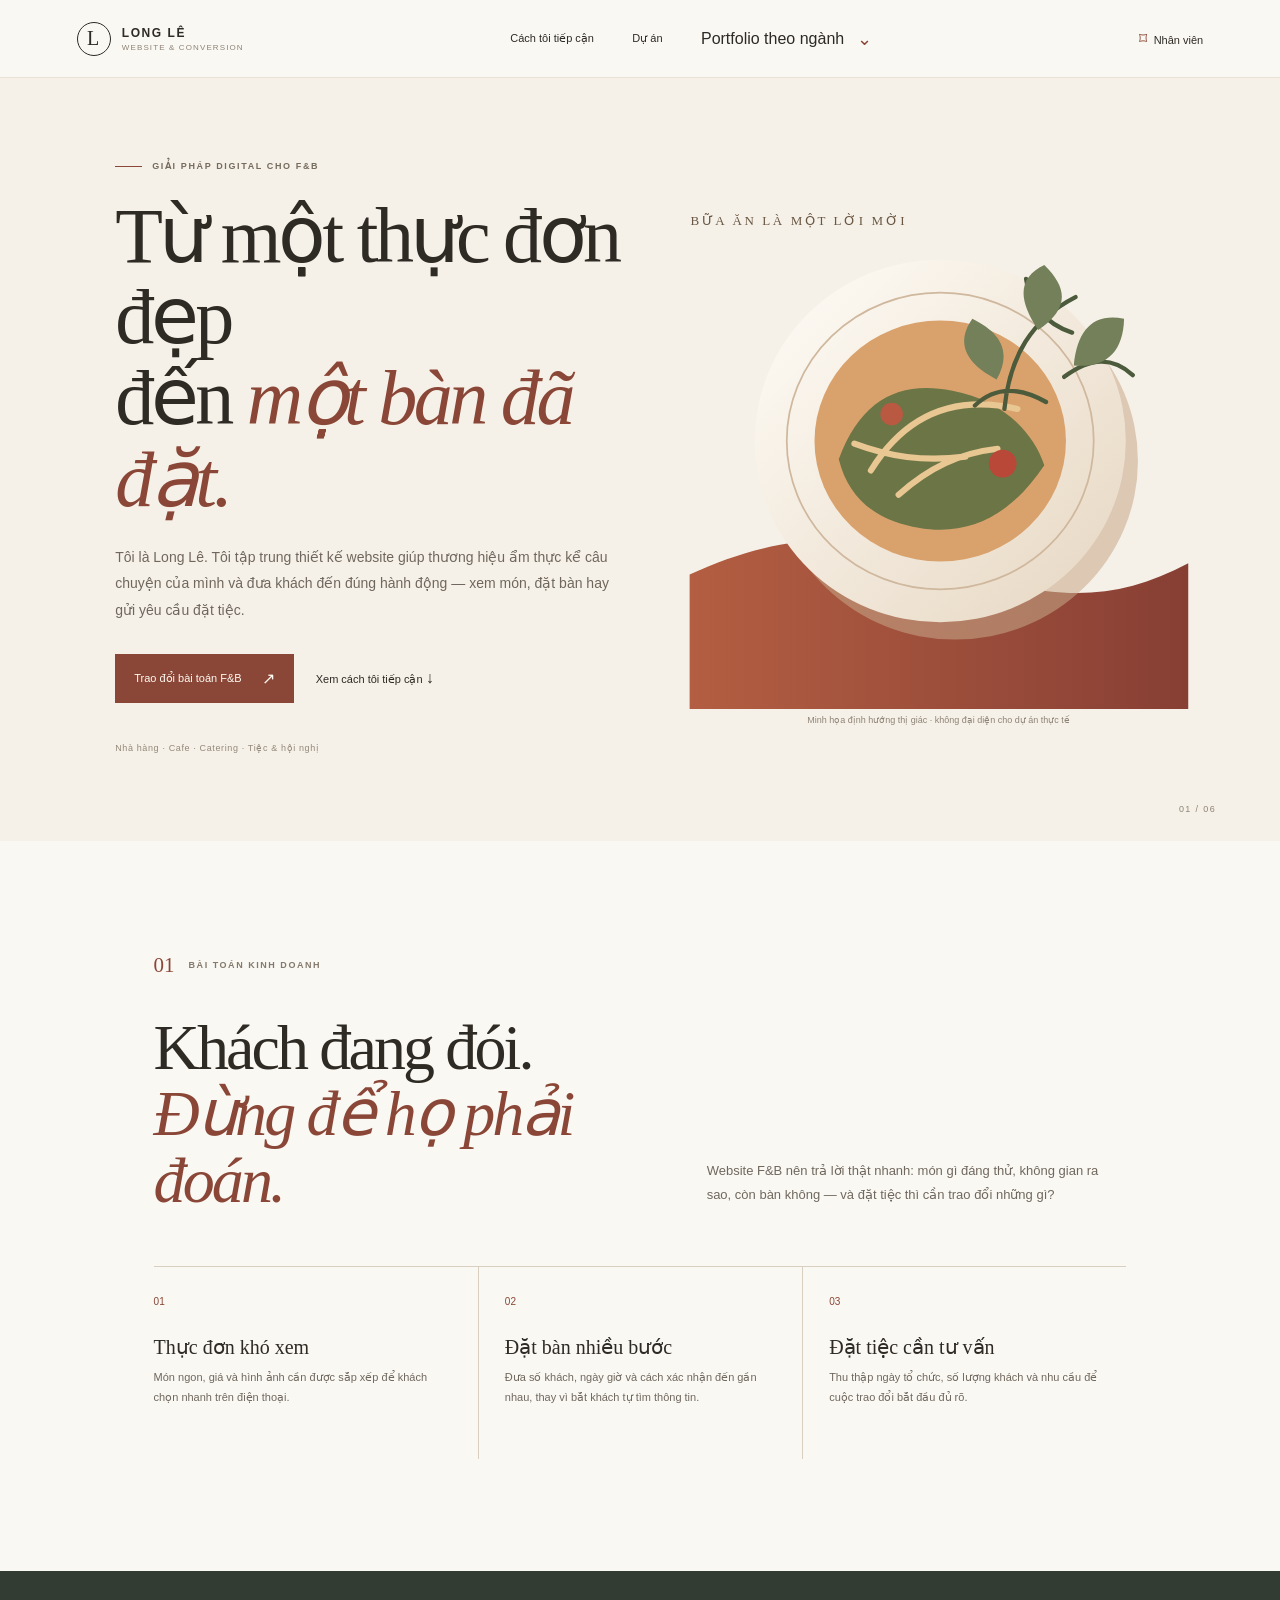
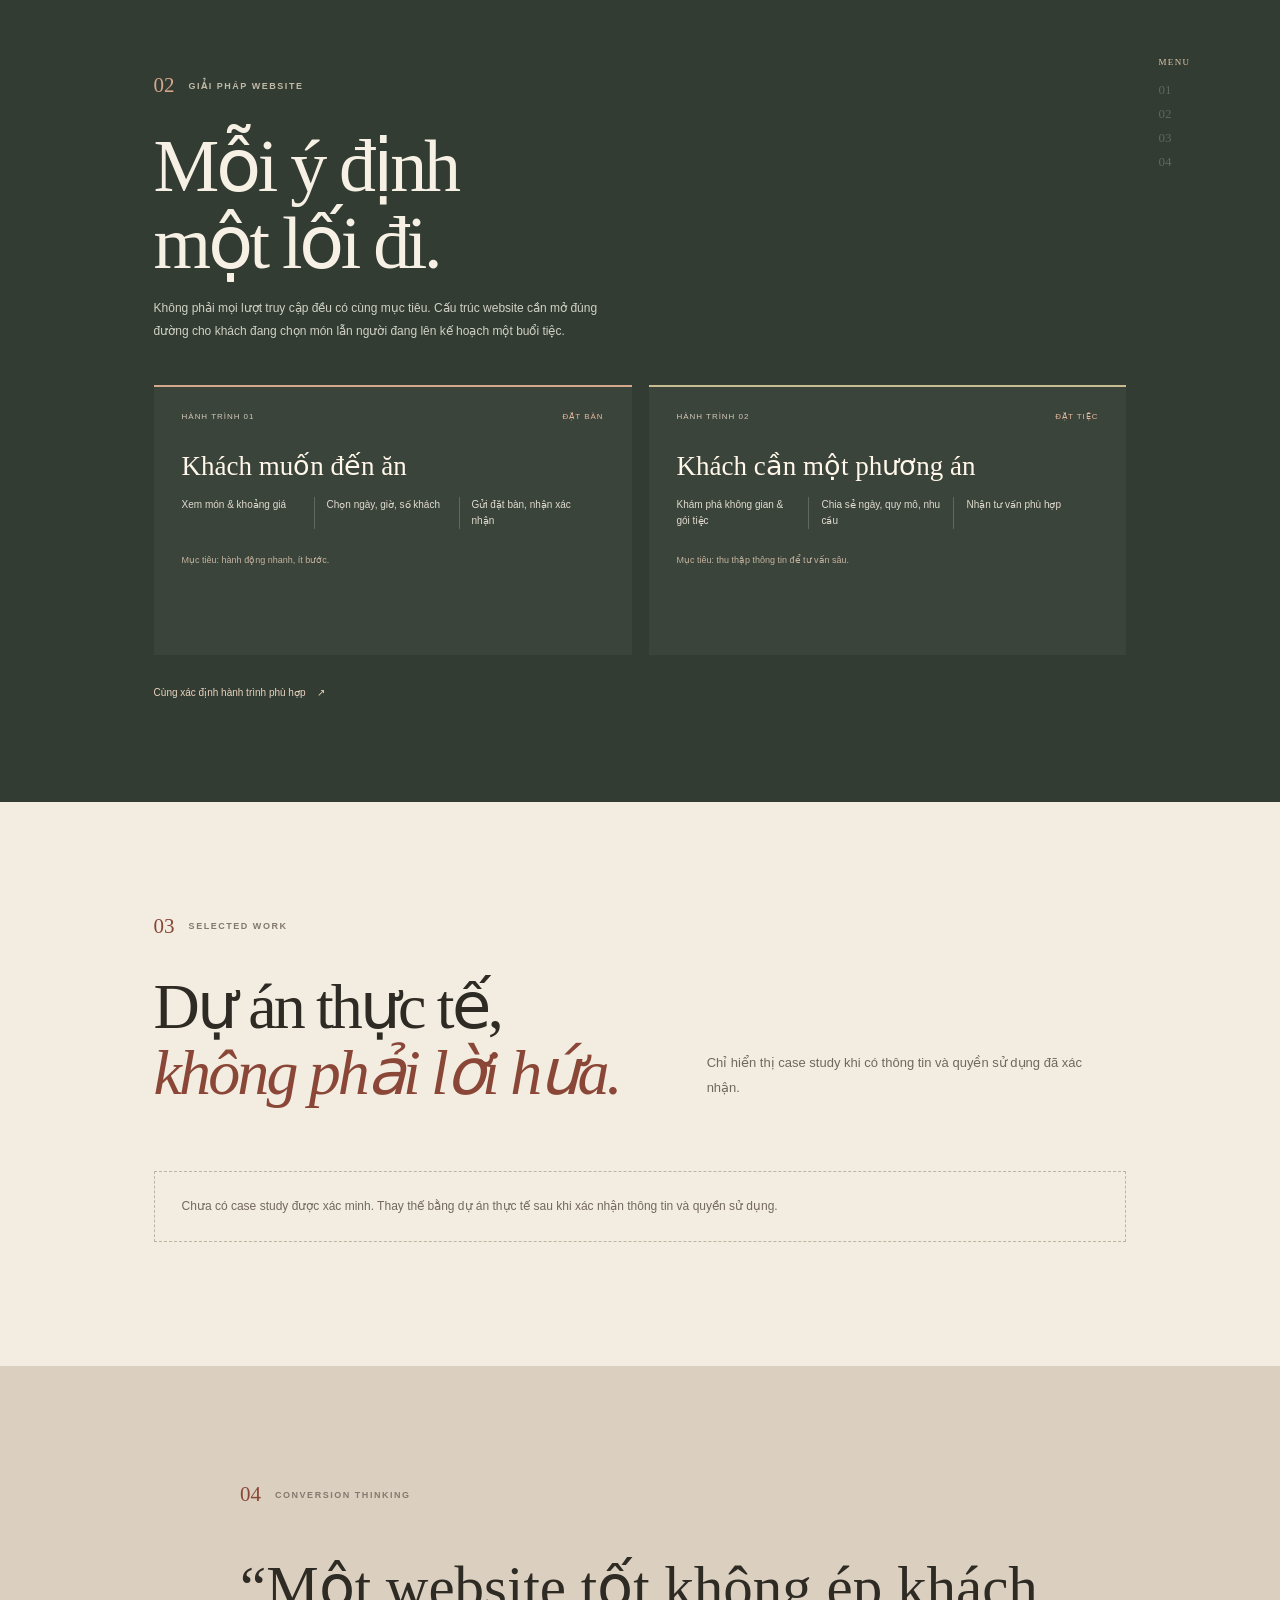
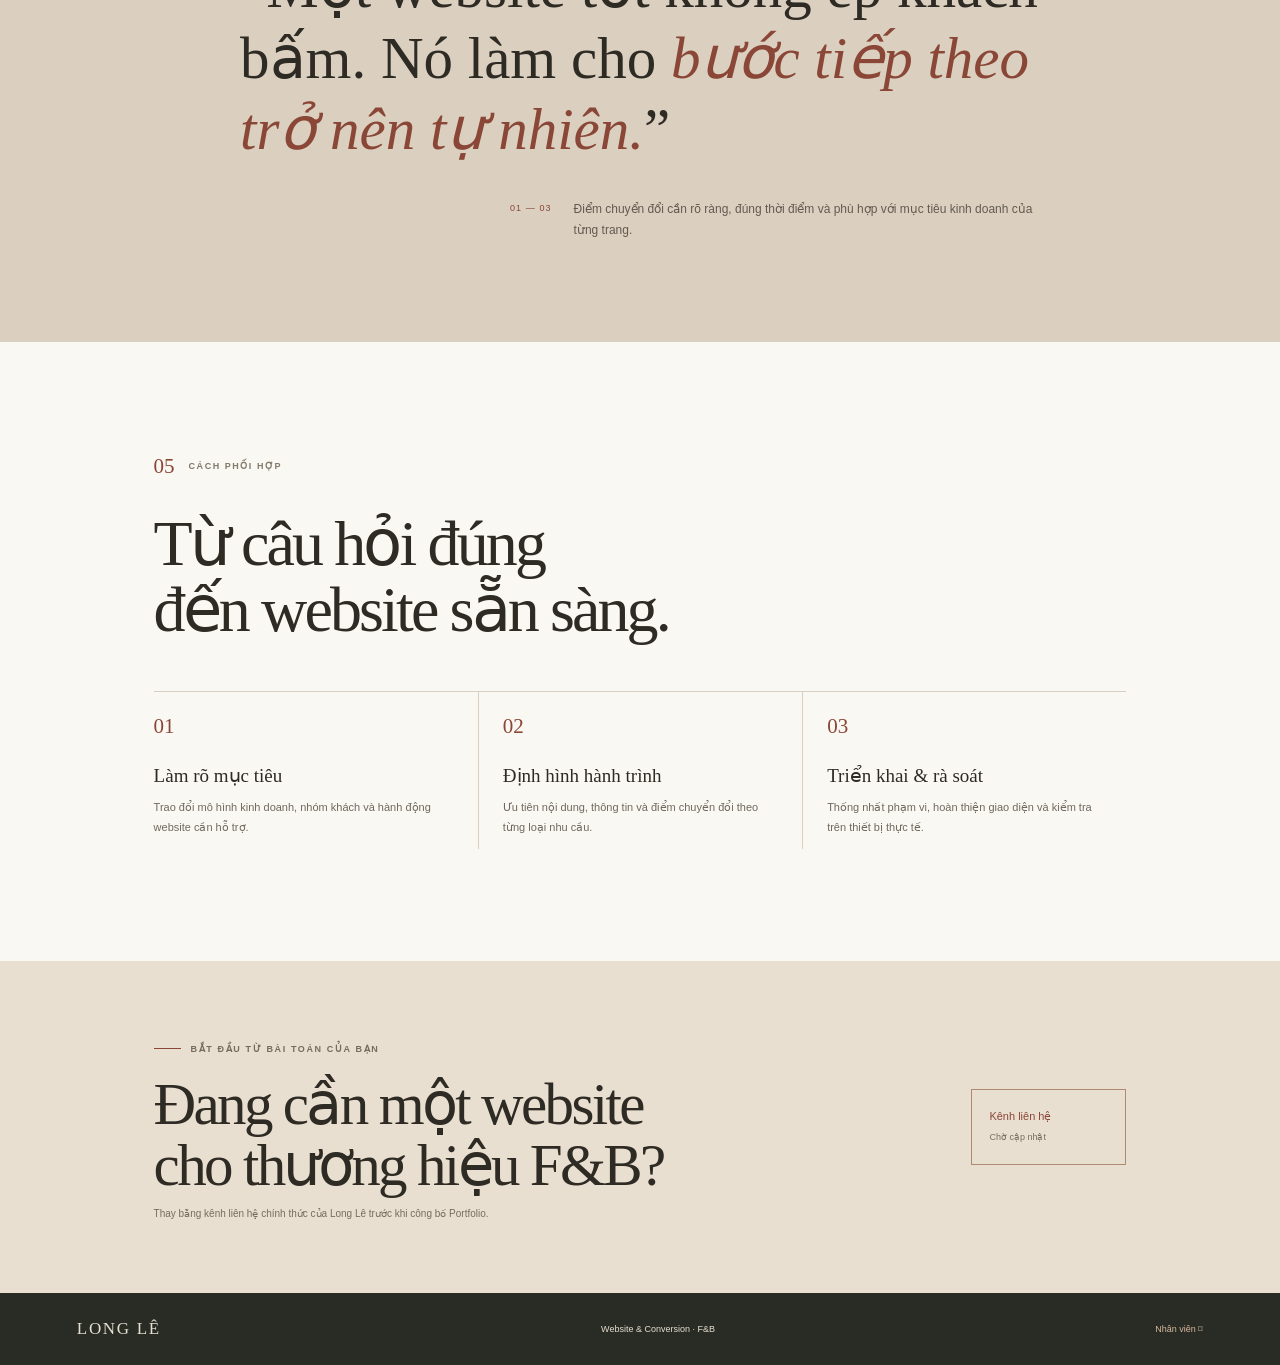
==== portfolio/fnb/index.html @ 86e8b52f "demo portfolio fnb spa karaoke" ====
<!doctype html>
<html lang="vi">
<head>
  <meta charset="utf-8">
  <meta name="viewport" content="width=device-width, initial-scale=1">
  <meta name="theme-color" content="#f2eadd">
  <title>Long Lê — Website &amp; Conversion cho F&amp;B</title>
  <meta name="description" content="Giải pháp website và chuyển đổi dành riêng cho nhà hàng, quán ăn, cafe, catering và dịch vụ đặt tiệc.">
  <link rel="canonical" href="https://longle2243.github.io/nasani-workspace/portfolio/fnb/">
  <meta property="og:type" content="website">
  <meta property="og:locale" content="vi_VN">
  <meta property="og:title" content="Long Lê — Website &amp; Conversion cho F&amp;B">
  <meta property="og:description" content="Website F&amp;B không chỉ đẹp — nó cần giúp khách chọn món, đặt bàn và gửi yêu cầu đặt tiệc dễ dàng.">
  <meta property="og:url" content="https://longle2243.github.io/nasani-workspace/portfolio/fnb/">
  <meta property="og:image" content="https://longle2243.github.io/nasani-workspace/portfolio/assets/og-fnb.svg">
  <meta property="og:image:alt" content="Minh họa đĩa gốm và nhành thảo mộc trong bảng màu ấm F&amp;B">
  <link rel="icon" href="../assets/og-fnb.svg" type="image/svg+xml">
  <link rel="stylesheet" href="./style.css">
  <script src="../industry-menu.js" defer></script>
</head>
<body class="fnb">
  <header class="fnb-header">
    <a class="fnb-wordmark" href="./" aria-label="Long Lê, Portfolio F&B">
      <span class="fnb-monogram" aria-hidden="true">L</span>
      <span>LONG LÊ <small>WEBSITE &amp; CONVERSION</small></span>
    </a>
    <nav class="fnb-nav" aria-label="Điều hướng chính">
      <a href="#approach">Cách tôi tiếp cận</a>
      <a href="#work">Dự án</a>
      <div class="industry-picker">
        <button class="industry-toggle" type="button" aria-expanded="false" aria-controls="industry-menu">
          <span>Portfolio theo ngành</span><span class="picker-mark" aria-hidden="true">⌄</span>
        </button>
        <ul class="industry-menu" id="industry-menu" hidden>
          <li><a href="../fnb/" aria-current="page"><span>F&amp;B</span><small>Nhà hàng, cafe &amp; đặt tiệc</small><b aria-hidden="true">Đang xem</b></a></li>
          <li><a href="../spa/"><span>Spa &amp; Beauty</span><small>Dịch vụ, liệu trình &amp; đặt lịch</small></a></li>
          <li><a href="../karaoke/"><span>Karaoke</span><small>Không gian, phòng hát &amp; đặt phòng</small></a></li>
        </ul>
      </div>
    </nav>
    <a class="fnb-staff" href="../../login.html"><span aria-hidden="true">⌑</span> Nhân viên</a>
  </header>

  <main>
    <section class="fnb-hero" aria-labelledby="fnb-title">
      <div class="fnb-hero-copy">
        <p class="fnb-kicker"><span></span> GIẢI PHÁP DIGITAL CHO F&amp;B</p>
        <h1 id="fnb-title">Từ một thực đơn đẹp<br>đến <em>một bàn đã đặt.</em></h1>
        <p class="fnb-lede">Tôi là Long Lê. Tôi tập trung thiết kế website giúp thương hiệu ẩm thực kể câu chuyện của mình và đưa khách đến đúng hành động — xem món, đặt bàn hay gửi yêu cầu đặt tiệc.</p>
        <div class="fnb-actions">
          <a class="fnb-button" href="#contact">Trao đổi bài toán F&amp;B <span aria-hidden="true">↗</span></a>
          <a class="fnb-text-link" href="#approach">Xem cách tôi tiếp cận <span aria-hidden="true">↓</span></a>
        </div>
        <p class="fnb-caption">Nhà hàng · Cafe · Catering · Tiệc &amp; hội nghị</p>
      </div>
      <figure class="fnb-still-life">
        <svg viewBox="0 0 640 610" role="img" aria-labelledby="fnb-art-title fnb-art-desc">
          <title id="fnb-art-title">Minh họa bàn ăn và đĩa gốm</title>
          <desc id="fnb-art-desc">Minh họa trang trí mang tính khái niệm, không phải hình ảnh dự án khách hàng.</desc>
          <defs>
            <linearGradient id="plate" x1="0" x2="1" y1="0" y2="1"><stop stop-color="#fffdf8"/><stop offset="1" stop-color="#e6d6c1"/></linearGradient>
            <linearGradient id="cloth" x1="0" x2="1"><stop stop-color="#b35e42"/><stop offset="1" stop-color="#873f34"/></linearGradient>
          </defs>
          <path d="M33 455c98-46 197-55 296-14 112 46 191 48 279 1v168H33z" fill="url(#cloth)"/>
          <ellipse cx="339" cy="324" rx="211" ry="206" fill="#c6a889" opacity=".55"/>
          <ellipse cx="322" cy="301" rx="214" ry="209" fill="url(#plate)"/>
          <ellipse cx="322" cy="301" rx="177" ry="171" fill="none" stroke="#cfb89e" stroke-width="2"/>
          <ellipse cx="322" cy="301" rx="145" ry="139" fill="#d9a26c"/>
          <path d="M205 322c26-70 71-91 131-79 54 10 92 44 106 86-44 66-101 89-172 65-34-12-56-36-65-72Z" fill="#6c7546"/>
          <path d="M242 335c39-63 95-88 169-71M223 304c40 15 79 21 128 15M274 363c35-31 70-48 114-53" fill="none" stroke="#e9c793" stroke-width="7" stroke-linecap="round"/>
          <circle cx="266" cy="270" r="13" fill="#ba5942"/><circle cx="394" cy="327" r="16" fill="#b94839"/>
          <path d="M478 135c-51 26-76 69-82 129m78-88c-30-10-49-32-53-62m44 113c31-23 56-23 79-2m-100 31c-32-18-60-17-82 4" fill="none" stroke="#4d5b3d" stroke-width="5" stroke-linecap="round"/>
          <path d="M435 173c-25-37-22-61 7-75 29 28 27 52-7 75Zm41 41c4-42 23-61 58-54-1 39-21 57-58 54Zm-89 16c-37-19-47-43-28-70 35 17 45 40 28 70Z" fill="#74805a"/>
          <text x="34" y="52" fill="#695743" font-family="Georgia,serif" font-size="15" letter-spacing="3">BỮA ĂN LÀ MỘT LỜI MỜI</text>
        </svg>
        <figcaption>Minh họa định hướng thị giác · không đại diện cho dự án thực tế</figcaption>
      </figure>
      <span class="fnb-hero-index" aria-hidden="true">01 / 06</span>
    </section>

    <section class="fnb-issue section-wrap" id="challenge">
      <div class="fnb-section-label"><span>01</span><p>BÀI TOÁN KINH DOANH</p></div>
      <div class="fnb-issue-heading"><h2>Khách đang đói.<br><em>Đừng để họ phải đoán.</em></h2><p>Website F&amp;B nên trả lời thật nhanh: món gì đáng thử, không gian ra sao, còn bàn không — và đặt tiệc thì cần trao đổi những gì?</p></div>
      <div class="fnb-issue-list">
        <article><span>01</span><h3>Thực đơn khó xem</h3><p>Món ngon, giá và hình ảnh cần được sắp xếp để khách chọn nhanh trên điện thoại.</p></article>
        <article><span>02</span><h3>Đặt bàn nhiều bước</h3><p>Đưa số khách, ngày giờ và cách xác nhận đến gần nhau, thay vì bắt khách tự tìm thông tin.</p></article>
        <article><span>03</span><h3>Đặt tiệc cần tư vấn</h3><p>Thu thập ngày tổ chức, số lượng khách và nhu cầu để cuộc trao đổi bắt đầu đủ rõ.</p></article>
      </div>
    </section>

    <section class="fnb-offer" id="solutions">
      <div class="fnb-offer-inner">
        <div class="fnb-section-label"><span>02</span><p>GIẢI PHÁP WEBSITE</p></div>
        <h2>Mỗi ý định<br>một lối đi.</h2>
        <p class="fnb-offer-intro">Không phải mọi lượt truy cập đều có cùng mục tiêu. Cấu trúc website cần mở đúng đường cho khách đang chọn món lẫn người đang lên kế hoạch một buổi tiệc.</p>
        <div class="fnb-journeys">
          <article class="fnb-journey fnb-dine">
            <p class="journey-tag">HÀNH TRÌNH 01 <span>ĐẶT BÀN</span></p>
            <h3>Khách muốn đến ăn</h3>
            <ol><li>Xem món &amp; khoảng giá</li><li>Chọn ngày, giờ, số khách</li><li>Gửi đặt bàn, nhận xác nhận</li></ol>
            <p class="journey-end">Mục tiêu: hành động nhanh, ít bước.</p>
          </article>
          <article class="fnb-journey fnb-event">
            <p class="journey-tag">HÀNH TRÌNH 02 <span>ĐẶT TIỆC</span></p>
            <h3>Khách cần một phương án</h3>
            <ol><li>Khám phá không gian &amp; gói tiệc</li><li>Chia sẻ ngày, quy mô, nhu cầu</li><li>Nhận tư vấn phù hợp</li></ol>
            <p class="journey-end">Mục tiêu: thu thập thông tin để tư vấn sâu.</p>
          </article>
        </div>
        <a class="fnb-link-light" href="#contact">Cùng xác định hành trình phù hợp <span aria-hidden="true">↗</span></a>
      </div>
      <div class="fnb-menu-mark" aria-hidden="true"><span>MENU</span><i>01</i><i>02</i><i>03</i><i>04</i></div>
    </section>

    <section class="fnb-work section-wrap" id="work" data-projects="fnb">
      <div class="fnb-section-label"><span>03</span><p>SELECTED WORK</p></div>
      <div class="fnb-work-heading"><h2>Dự án thực tế,<br><em>không phải lời hứa.</em></h2><p>Chỉ hiển thị case study khi có thông tin và quyền sử dụng đã xác nhận.</p></div>
      <div class="project-list"></div>
      <p class="project-status" role="status">Chưa có case study được xác minh. Thay thế bằng dự án thực tế sau khi xác nhận thông tin và quyền sử dụng.</p>
    </section>

    <section class="fnb-thinking" id="approach">
      <div class="fnb-thinking-inner">
        <p class="fnb-section-label"><span>04</span><span>CONVERSION THINKING</span></p>
        <blockquote>“Một website tốt không ép khách bấm. Nó làm cho <em>bước tiếp theo trở nên tự nhiên.</em>”</blockquote>
        <div class="fnb-thinking-note"><span>01 — 03</span><p>Điểm chuyển đổi cần rõ ràng, đúng thời điểm và phù hợp với mục tiêu kinh doanh của từng trang.</p></div>
      </div>
    </section>

    <section class="fnb-process section-wrap" id="process">
      <div class="fnb-section-label"><span>05</span><p>CÁCH PHỐI HỢP</p></div>
      <h2>Từ câu hỏi đúng<br>đến website sẵn sàng.</h2>
      <div class="fnb-steps">
        <article><span>01</span><h3>Làm rõ mục tiêu</h3><p>Trao đổi mô hình kinh doanh, nhóm khách và hành động website cần hỗ trợ.</p></article>
        <article><span>02</span><h3>Định hình hành trình</h3><p>Ưu tiên nội dung, thông tin và điểm chuyển đổi theo từng loại nhu cầu.</p></article>
        <article><span>03</span><h3>Triển khai &amp; rà soát</h3><p>Thống nhất phạm vi, hoàn thiện giao diện và kiểm tra trên thiết bị thực tế.</p></article>
      </div>
    </section>

    <section class="fnb-contact" id="contact">
      <div><p class="fnb-kicker"><span></span> BẮT ĐẦU TỪ BÀI TOÁN CỦA BẠN</p><h2>Đang cần một website<br>cho thương hiệu F&amp;B?</h2><p class="contact-placeholder">Thay bằng kênh liên hệ chính thức của Long Lê trước khi công bố Portfolio.</p></div>
      <span class="fnb-contact-action">Kênh liên hệ<br><span>Chờ cập nhật</span></span>
    </section>
  </main>
  <footer class="fnb-footer"><a href="./" class="fnb-footer-name">LONG LÊ</a><span>Website &amp; Conversion · F&amp;B</span><a href="../../login.html">Nhân viên <span aria-hidden="true">⌑</span></a></footer>
</body>
</html>
---- portfolio/fnb/style.css ----
body.fnb { --fnb-ink:#2e2a24; --fnb-muted:#70685e; --fnb-paper:#f6f1e8; --fnb-rust:#8a4636; --fnb-olive:#586149; --fnb-line:#d8cfc0; margin:0; background:#faf8f3; color:var(--fnb-ink); font-family:"DM Sans",Arial,sans-serif; -webkit-font-smoothing:antialiased; }
body.fnb *, body.fnb *::before, body.fnb *::after { box-sizing:border-box; }
body.fnb a { color:inherit; text-decoration:none; }
body.fnb button { font:inherit; }
body.fnb a:focus-visible, body.fnb button:focus-visible { outline:3px solid #a34d38; outline-offset:4px; }
body.fnb section[id] { scroll-margin-top:94px; }
.fnb-header { position:sticky; z-index:20; top:0; display:flex; align-items:center; justify-content:space-between; min-height:78px; padding:0 clamp(22px,6vw,92px); border-bottom:1px solid #e8e1d6; background:rgba(250,248,243,.95); }
.fnb-wordmark { display:flex; align-items:center; gap:11px; font-size:12px; font-weight:700; letter-spacing:.13em; }
.fnb-wordmark small { display:block; margin-top:3px; color:#8d8376; font-size:8px; font-weight:500; letter-spacing:.14em; }
.fnb-monogram { display:grid; width:34px; height:34px; place-items:center; border:1px solid var(--fnb-ink); border-radius:50%; font-family:"Playfair Display",Georgia,serif; font-size:20px; font-weight:500; }
.fnb-nav { display:flex; align-items:center; gap:clamp(14px,3vw,39px); }
.fnb-nav>a, .fnb-staff { color:#665e53; font-size:11px; }
.fnb-nav>a:hover, .fnb-staff:hover { color:var(--fnb-rust); }
.industry-picker { position:relative; }
.industry-toggle { display:flex; align-items:center; gap:13px; padding:10px 0; border:0; background:none; color:inherit; cursor:pointer; font-size:11px; }
.picker-mark { color:var(--fnb-rust); font-size:18px; }
.industry-menu { position:absolute; z-index:30; top:calc(100% + 9px); right:0; width:min(340px,calc(100vw - 32px)); margin:0; padding:7px; list-style:none; border:1px solid #e4dbce; background:#fffdf9; box-shadow:0 18px 38px #4435261c; }
.industry-menu[hidden] { display:none; }
.industry-menu a { position:relative; display:block; padding:12px 13px; }
.industry-menu a:hover, .industry-menu a:focus-visible, .industry-menu a[aria-current=page] { background:#f4eee4; }
.industry-menu a>span { display:block; font-family:"Playfair Display",Georgia,serif; font-size:17px; }
.industry-menu small { display:block; margin-top:3px; color:#857b70; font-size:10px; }
.industry-menu b { position:absolute; top:13px; right:12px; color:var(--fnb-rust); font-size:9px; font-weight:600; }
.fnb-staff { white-space:nowrap; }
.fnb-staff span { margin-right:4px; color:var(--fnb-rust); font-size:16px; }
.fnb-hero { position:relative; display:grid; grid-template-columns:minmax(0,1.04fr) minmax(0,.96fr); align-items:center; min-height:660px; padding:54px clamp(28px,9vw,140px) 68px; overflow:hidden; background:var(--fnb-paper); }
.fnb-hero-copy { position:relative; z-index:1; max-width:620px; padding:20px 0; }
.fnb-kicker { display:flex; align-items:center; gap:10px; color:#756b5e; font-size:9px; font-weight:700; letter-spacing:.18em; }
.fnb-kicker>span { width:27px; height:1px; background:var(--fnb-rust); }
.fnb-hero h1, .fnb-issue h2, .fnb-offer h2, .fnb-work h2, .fnb-process h2, .fnb-contact h2 { margin:24px 0; font-family:"Playfair Display",Georgia,serif; font-size:clamp(45px,6.1vw,80px); font-weight:500; line-height:1.04; letter-spacing:-.045em; }
.fnb-hero h1 em, .fnb-issue h2 em, .fnb-work h2 em { color:var(--fnb-rust); font-weight:500; }
.fnb-lede { max-width:500px; color:#6f675d; font-size:14px; line-height:1.9; }
.fnb-actions { display:flex; align-items:center; gap:22px; margin-top:30px; flex-wrap:wrap; }
.fnb-button { display:inline-flex; align-items:center; gap:20px; min-height:49px; padding:0 19px; background:var(--fnb-rust); color:#fffaf2!important; font-size:11px; transition:background .2s,transform .2s; }
.fnb-button:hover { transform:translateY(-2px); background:#693729; }
.fnb-button span, .fnb-text-link span { font-size:16px; }
.fnb-text-link { color:#655e54; font-size:11px; }
.fnb-caption { margin:40px 0 0; color:#938879; font-size:9px; letter-spacing:.07em; }
.fnb-still-life { position:relative; margin:0 -4vw 0 0; }
.fnb-still-life svg { display:block; width:100%; max-height:570px; }
.fnb-still-life figcaption { margin-top:6px; color:#8d8375; text-align:center; font-size:9px; }
.fnb-hero-index { position:absolute; right:clamp(26px,5vw,70px); bottom:27px; color:#8d8375; font-size:9px; letter-spacing:.15em; }
.section-wrap { padding:112px clamp(28px,12vw,180px); }
.fnb-section-label { display:flex; align-items:center; gap:14px; color:#83796c; }
.fnb-section-label>span:first-child { color:var(--fnb-rust); font-family:"Playfair Display",Georgia,serif; font-size:21px; }
.fnb-section-label p, .fnb-section-label>span:last-child { margin:0; font-size:9px; font-weight:700; letter-spacing:.17em; }
.fnb-issue { background:#faf8f3; }
.fnb-issue-heading, .fnb-work-heading { display:grid; grid-template-columns:1.1fr .9fr; align-items:end; gap:40px; margin:37px 0 52px; }
.fnb-issue h2, .fnb-work h2, .fnb-process h2 { margin:0; font-size:clamp(39px,5.2vw,64px); }
.fnb-issue-heading>p, .fnb-work-heading>p { max-width:395px; margin:0 0 6px; color:var(--fnb-muted); font-size:13px; line-height:1.9; }
.fnb-issue-list { display:grid; grid-template-columns:repeat(3,1fr); border-top:1px solid var(--fnb-line); }
.fnb-issue-list article { min-height:192px; padding:24px 26px 8px 0; }
.fnb-issue-list article+article { padding-left:26px; border-left:1px solid var(--fnb-line); }
.fnb-issue-list article>span { color:var(--fnb-rust); font-size:10px; }
.fnb-issue-list h3 { margin:26px 0 9px; font-family:"Playfair Display",Georgia,serif; font-size:20px; font-weight:500; }
.fnb-issue-list p { max-width:290px; margin:0; color:var(--fnb-muted); font-size:11px; line-height:1.8; }
.fnb-offer { position:relative; overflow:hidden; padding:102px clamp(28px,12vw,180px); background:#323c32; color:#f7f0e5; }
.fnb-offer .fnb-section-label { color:#c0b9a7; }
.fnb-offer .fnb-section-label>span:first-child { color:#d5a78c; }
.fnb-offer h2 { margin:30px 0 15px; font-size:clamp(49px,6vw,74px); }
.fnb-offer-intro { max-width:460px; margin:0; color:#d1d1c5; font-size:12px; line-height:1.9; }
.fnb-journeys { display:grid; grid-template-columns:1fr 1fr; gap:17px; margin:42px 0 27px; }
.fnb-journey { min-height:270px; padding:25px 28px; border-top:2px solid #d5a78c; background:#ffffff0b; }
.fnb-event { border-color:#c8bd90; }
.journey-tag { display:flex; justify-content:space-between; gap:10px; margin:0; color:#d0c8b7; font-size:8px; letter-spacing:.12em; }
.journey-tag span { color:#e4b89c; }
.fnb-journey h3 { margin:29px 0 15px; color:#fff7e9; font-family:"Playfair Display",Georgia,serif; font-size:27px; font-weight:500; }
.fnb-journey ol { display:flex; gap:0; margin:0; padding:0; list-style:none; }
.fnb-journey li { flex:1; padding-right:11px; color:#e1dbcf; font-size:10px; line-height:1.6; }
.fnb-journey li+li { padding-left:12px; border-left:1px solid #ffffff30; }
.journey-end { margin:26px 0 0; color:#c5b49f; font-size:9px; }
.fnb-link-light { display:inline-flex; gap:12px; color:#ead3bf!important; font-size:10px; }
.fnb-menu-mark { position:absolute; top:86px; right:7vw; display:flex; flex-direction:column; gap:8px; color:#ffffff38; font-family:"Playfair Display",Georgia,serif; font-size:13px; }
.fnb-menu-mark span { margin-bottom:7px; color:#dfc7ab; font-size:9px; letter-spacing:.15em; }
.fnb-menu-mark i { font-style:normal; }
.fnb-work { background:#f2ece1; }
.fnb-work-heading { margin-top:35px; }
.fnb .project-list { display:grid; grid-template-columns:repeat(2,minmax(0,1fr)); gap:18px; }
.fnb .project-status { padding:24px 27px; border:1px dashed #bfb3a1; color:#74695b; font-size:12px; line-height:1.8; }
.fnb .project-status[data-state=error] { border-color:#a23f32; color:#a23f32; }
.fnb .project-card { padding:25px; background:#fffdf8; }
.fnb .project-card img { width:100%; max-height:260px; object-fit:cover; }
.fnb .project-eyebrow { color:var(--fnb-rust); font-size:9px; letter-spacing:.12em; text-transform:uppercase; }
.fnb .project-card h3 { font-family:"Playfair Display",Georgia,serif; font-size:24px; }
.fnb .project-card p, .fnb .project-conversion { color:var(--fnb-muted); font-size:12px; line-height:1.8; }
.fnb .project-result { font-weight:700; }
.fnb-thinking { padding:100px 24px; background:#dbd0c0; }
.fnb-thinking-inner { width:min(800px,100%); margin:auto; }
.fnb-thinking blockquote { margin:45px 0 34px; font-family:"Playfair Display",Georgia,serif; font-size:clamp(34px,5vw,59px); line-height:1.2; }
.fnb-thinking blockquote em { color:var(--fnb-rust); font-weight:500; }
.fnb-thinking-note { display:flex; align-items:start; gap:22px; max-width:530px; margin-left:auto; }
.fnb-thinking-note span { padding-top:4px; color:var(--fnb-rust); font-size:9px; letter-spacing:.12em; white-space:nowrap; }
.fnb-thinking-note p { margin:0; color:#625a50; font-size:12px; line-height:1.8; }
.fnb-process h2 { margin:32px 0 47px; }
.fnb-steps { display:grid; grid-template-columns:repeat(3,1fr); border-top:1px solid var(--fnb-line); }
.fnb-steps article { padding:22px 24px 0 0; }
.fnb-steps article+article { padding-left:24px; border-left:1px solid var(--fnb-line); }
.fnb-steps article>span { color:var(--fnb-rust); font-family:"Playfair Display",Georgia,serif; font-size:21px; }
.fnb-steps h3 { margin:25px 0 9px; font-family:"Playfair Display",Georgia,serif; font-size:19px; font-weight:500; }
.fnb-steps p { color:var(--fnb-muted); font-size:11px; line-height:1.8; }
.fnb-contact { display:flex; align-items:center; justify-content:space-between; gap:35px; padding:74px clamp(28px,12vw,180px); background:#e9dfd0; }
.fnb-contact h2 { margin:20px 0 12px; font-size:clamp(38px,5vw,59px); }
.contact-placeholder { margin:0; color:#756c60; font-size:10px; }
.fnb-contact-action { min-width:155px; padding:17px; border:1px solid #ad8b70; color:var(--fnb-rust); font-size:11px; line-height:1.8; }
.fnb-contact-action span { color:#766c60; font-size:9px; }
.fnb-footer { display:flex; justify-content:space-between; align-items:center; gap:18px; min-height:72px; padding:14px clamp(28px,6vw,92px); background:#292c25; color:#e7dfd1; font-size:9px; }
.fnb-footer-name { font-family:"Playfair Display",Georgia,serif; font-size:17px; letter-spacing:.1em; }
.fnb-footer>a:last-child { color:#d8b89d; }

@media (max-width:760px) {
  .fnb-header { min-height:68px; padding:0 18px; }
  .fnb-nav { gap:15px; }
  .fnb-nav>a { display:none; }
  .fnb-staff { font-size:10px; }
  .fnb-hero { grid-template-columns:1fr; min-height:0; padding:65px 25px 62px; }
  .fnb-hero-copy { max-width:620px; }
  .fnb-hero h1 { font-size:clamp(43px,10vw,68px); }
  .fnb-still-life { width:min(100%,520px); margin:30px auto 0; }
  .fnb-still-life svg { max-height:430px; }
  .fnb-hero-index { bottom:20px; }
  .section-wrap { padding:77px 26px; }
  .fnb-issue-heading, .fnb-work-heading { grid-template-columns:1fr; gap:18px; margin:25px 0 35px; }
  .fnb-issue-list { grid-template-columns:1fr; }
  .fnb-issue-list article, .fnb-issue-list article+article { min-height:0; padding:19px 0; border-left:0; }
  .fnb-issue-list article+article { border-top:1px solid var(--fnb-line); }
  .fnb-issue-list h3 { margin:12px 0 5px; }
  .fnb-offer { padding:76px 26px; }
  .fnb-menu-mark { top:38px; right:27px; }
  .fnb-journeys { grid-template-columns:1fr; }
  .fnb-journey { min-height:0; }
  .fnb .project-list { grid-template-columns:1fr; }
  .fnb-process h2 { margin-bottom:32px; }
  .fnb-steps { grid-template-columns:1fr; }
  .fnb-steps article, .fnb-steps article+article { padding:18px 0; border-left:0; border-bottom:1px solid var(--fnb-line); }
  .fnb-steps h3 { margin:12px 0 6px; }
  .fnb-contact { align-items:flex-start; flex-direction:column; padding:60px 26px; }
}
@media (max-width:420px) {
  .fnb-wordmark { font-size:10px; }
  .fnb-wordmark small { font-size:7px; }
  .fnb-monogram { width:31px; height:31px; }
  .industry-toggle { font-size:10px; }
  .fnb-hero { padding-right:20px; padding-left:20px; }
  .fnb-actions { align-items:flex-start; flex-direction:column; gap:15px; }
  .fnb-journey { padding:21px 18px; }
  .fnb-journey ol { flex-direction:column; gap:9px; }
  .fnb-journey li+li { padding-left:0; border-left:0; }
  .fnb-footer { flex-wrap:wrap; font-size:8px; }
}
@media (prefers-reduced-motion:reduce) {
  body.fnb *, body.fnb *::before, body.fnb *::after { scroll-behavior:auto!important; transition-duration:.01ms!important; animation-duration:.01ms!important; }
}
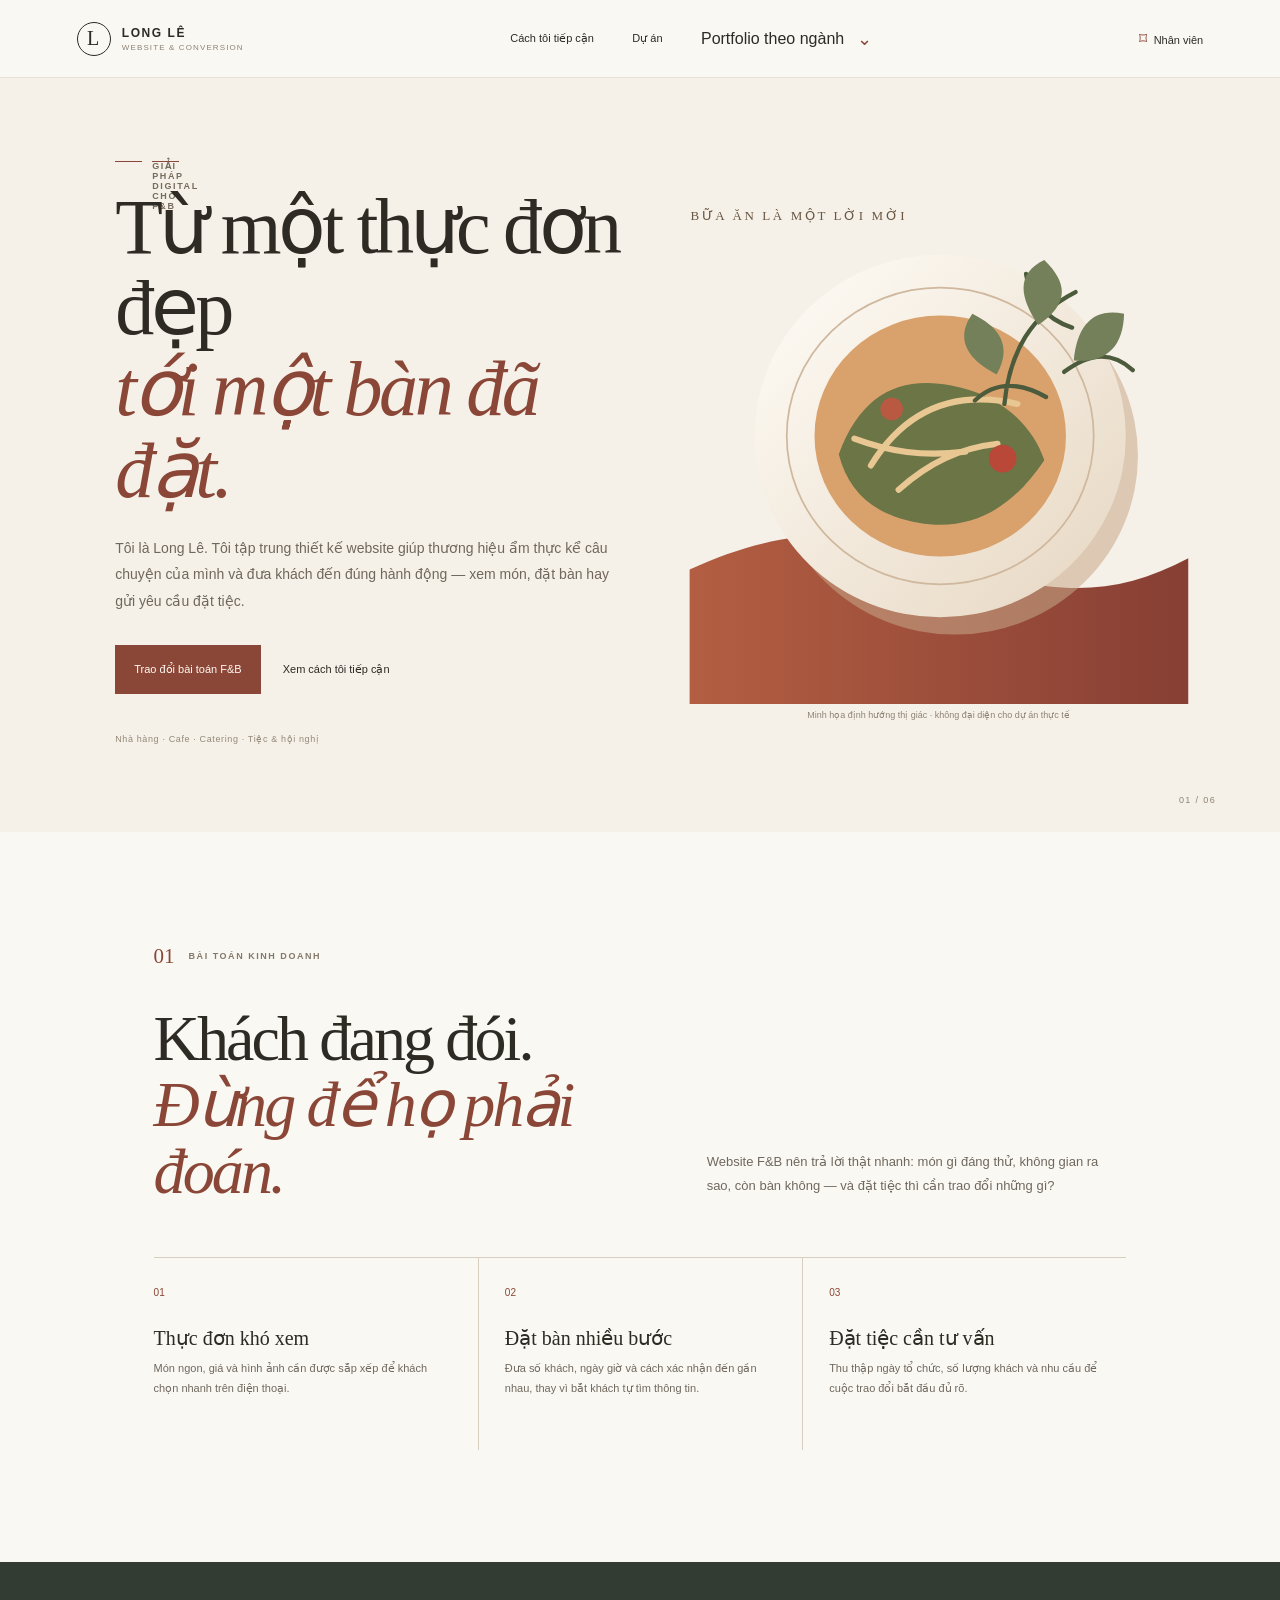
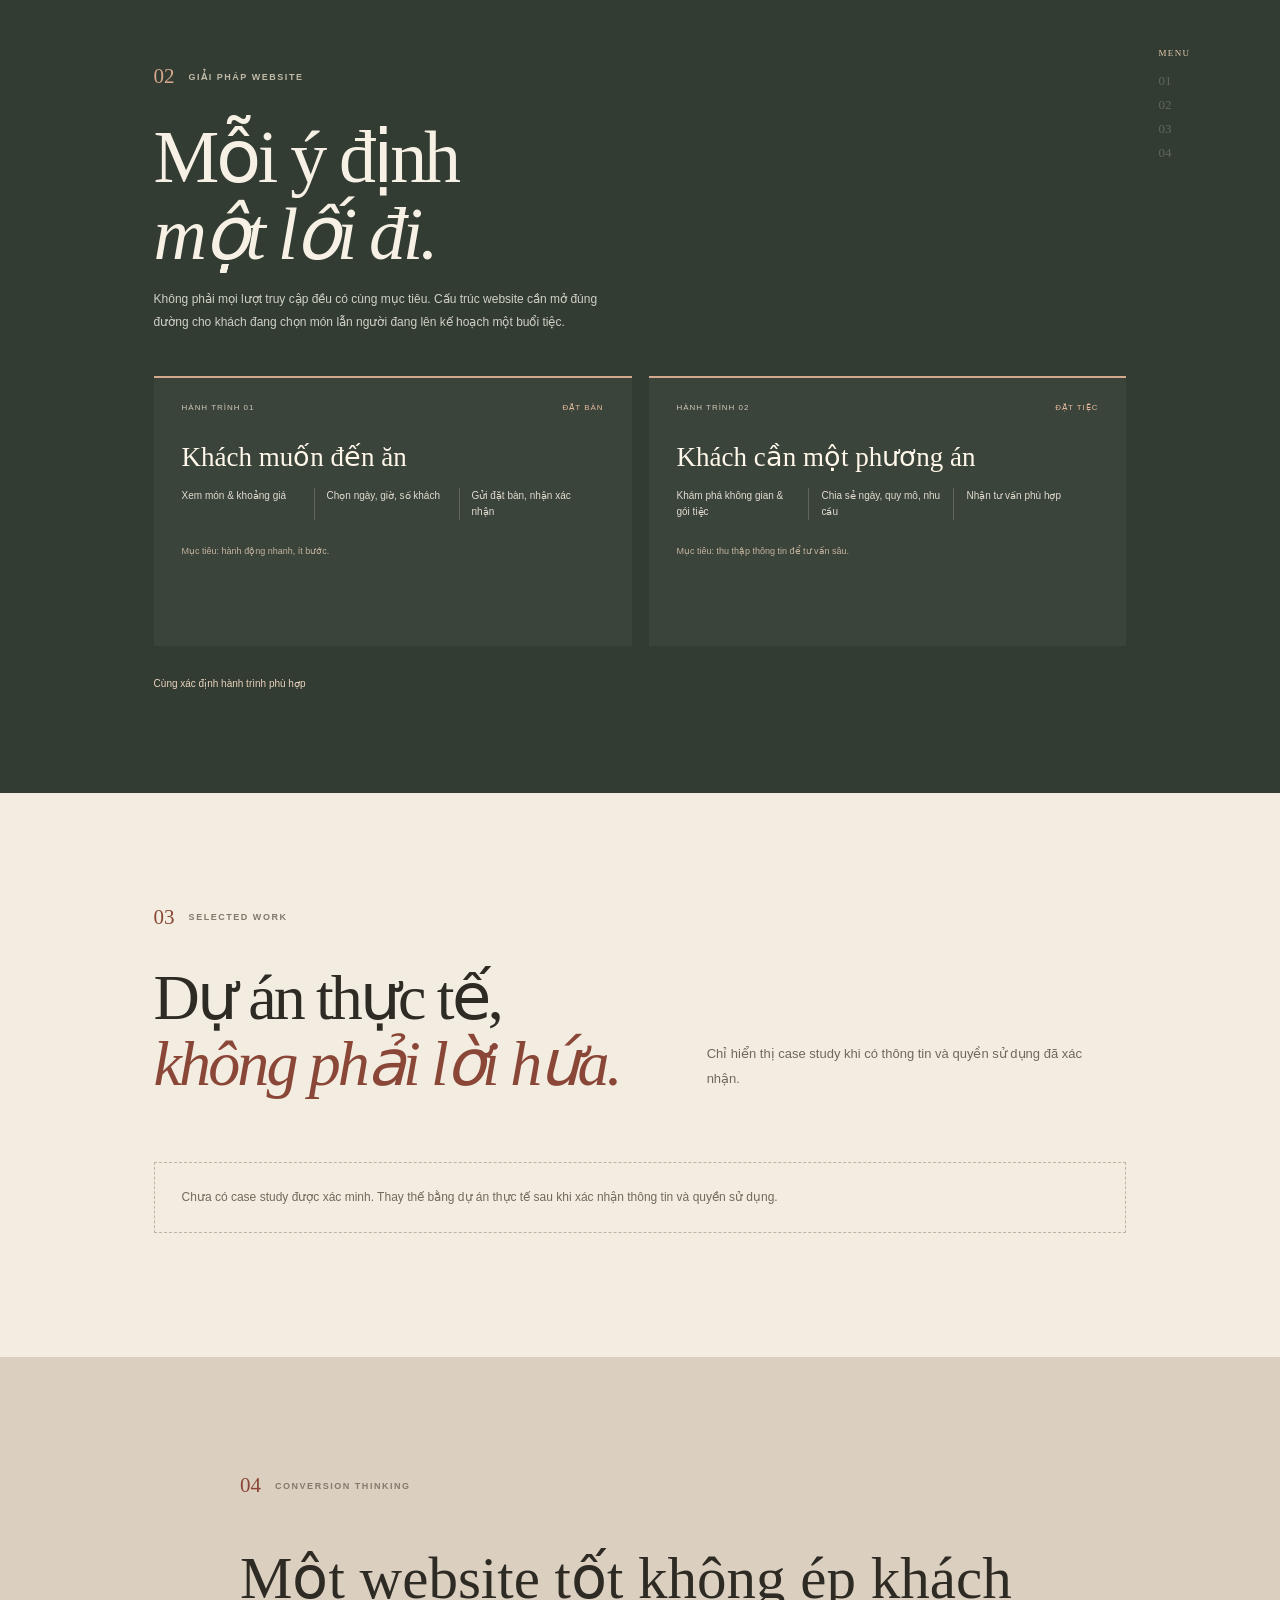
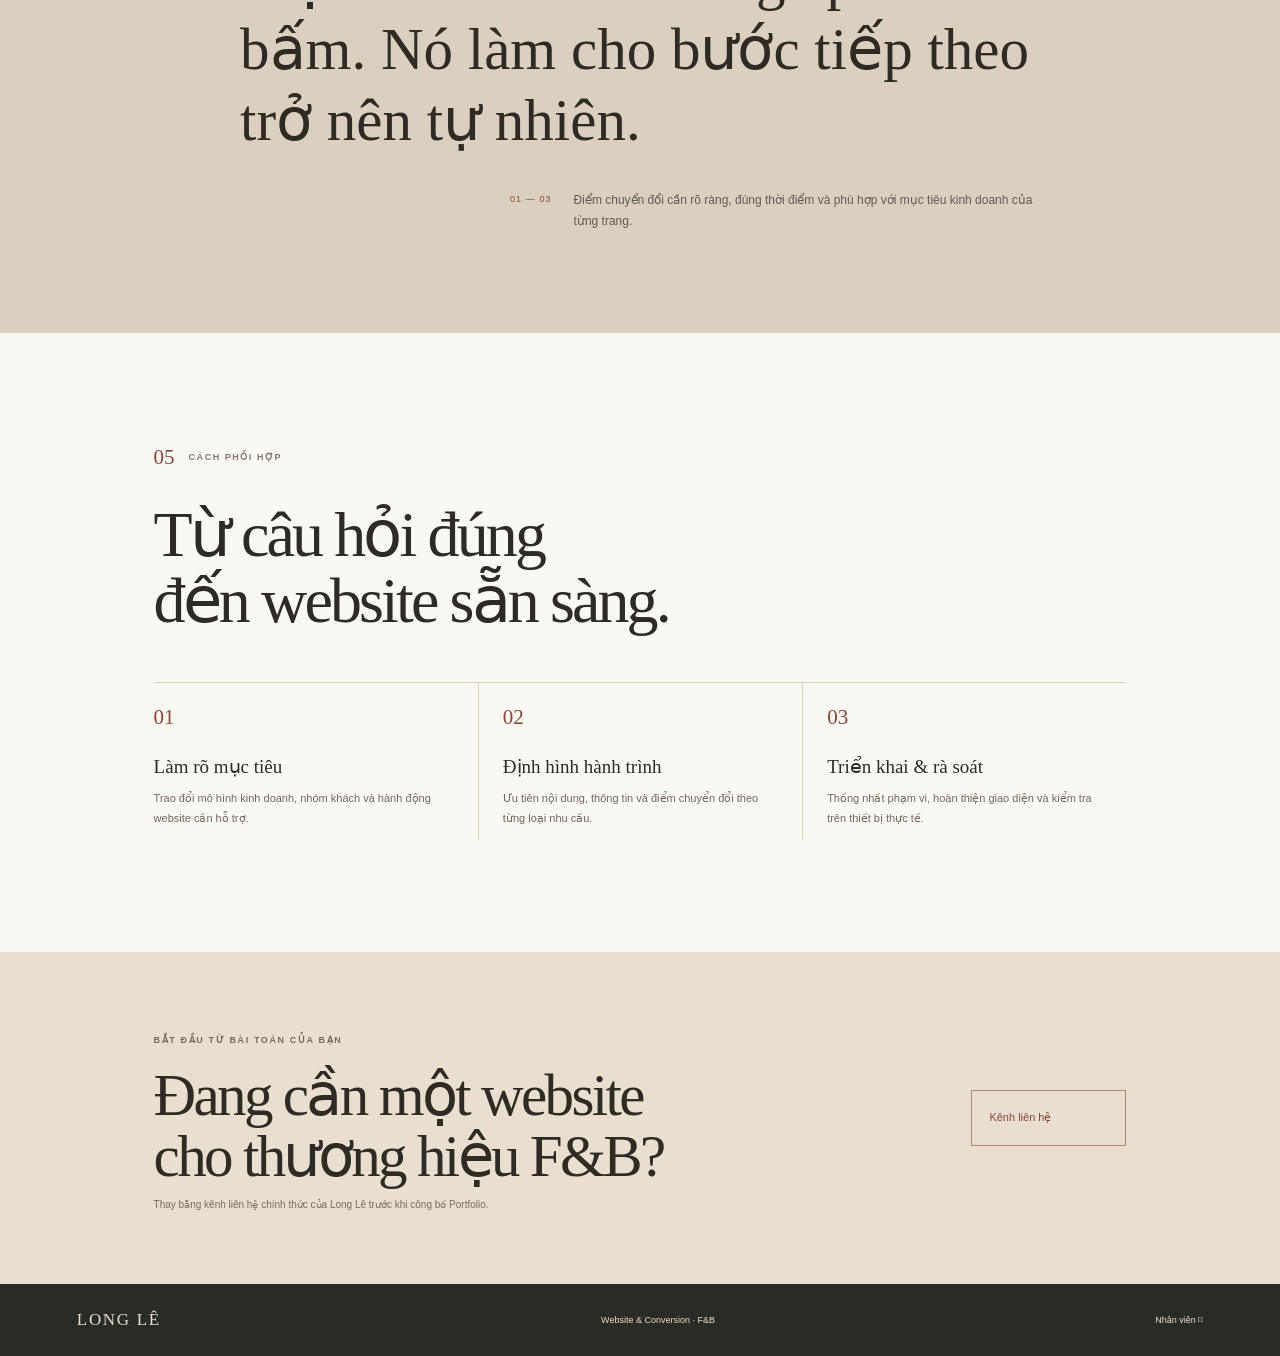
==== commit f5da6188: "portfolio manager" ====
--- a/portfolio/fnb/index.html
+++ b/portfolio/fnb/index.html
@@ -16,9 +16,10 @@
   <meta property="og:image:alt" content="Minh họa đĩa gốm và nhành thảo mộc trong bảng màu ấm F&amp;B">
   <link rel="icon" href="../assets/og-fnb.svg" type="image/svg+xml">
   <link rel="stylesheet" href="./style.css">
+  <script src="../../assets/js/auth.js" defer></script>
   <script src="../industry-menu.js" defer></script>
 </head>
-<body class="fnb">
+<body class="fnb" data-industry="fnb">
   <header class="fnb-header">
     <a class="fnb-wordmark" href="./" aria-label="Long Lê, Portfolio F&B">
       <span class="fnb-monogram" aria-hidden="true">L</span>
@@ -38,22 +39,25 @@
         </ul>
       </div>
     </nav>
-    <a class="fnb-staff" href="../../login.html"><span aria-hidden="true">⌑</span> Nhân viên</a>
+    <a class="fnb-staff portfolio-login-link" href="../../login.html"><span aria-hidden="true">⌑</span> Nhân viên</a>
+    <a class="fnb-staff portfolio-workspace-link" href="../../dashboard.html" hidden>Workspace <span aria-hidden="true">↗</span></a>
   </header>
 
   <main>
-    <section class="fnb-hero" aria-labelledby="fnb-title">
+    <p id="portfolio-data-error" class="portfolio-data-error" role="alert" hidden></p>
+    <section class="fnb-hero" data-portfolio-hero aria-labelledby="fnb-title">
       <div class="fnb-hero-copy">
-        <p class="fnb-kicker"><span></span> GIẢI PHÁP DIGITAL CHO F&amp;B</p>
+        <p class="fnb-kicker"><span></span> <span data-hero-kicker>GIẢI PHÁP DIGITAL CHO F&amp;B</span></p>
         <h1 id="fnb-title">Từ một thực đơn đẹp<br>đến <em>một bàn đã đặt.</em></h1>
-        <p class="fnb-lede">Tôi là Long Lê. Tôi tập trung thiết kế website giúp thương hiệu ẩm thực kể câu chuyện của mình và đưa khách đến đúng hành động — xem món, đặt bàn hay gửi yêu cầu đặt tiệc.</p>
+        <p class="fnb-lede" data-hero-description>Tôi là Long Lê. Tôi tập trung thiết kế website giúp thương hiệu ẩm thực kể câu chuyện của mình và đưa khách đến đúng hành động — xem món, đặt bàn hay gửi yêu cầu đặt tiệc.</p>
         <div class="fnb-actions">
-          <a class="fnb-button" href="#contact">Trao đổi bài toán F&amp;B <span aria-hidden="true">↗</span></a>
-          <a class="fnb-text-link" href="#approach">Xem cách tôi tiếp cận <span aria-hidden="true">↓</span></a>
+          <a class="fnb-button" data-hero-cta href="#contact">Trao đổi bài toán F&amp;B <span aria-hidden="true">↗</span></a>
+          <a class="fnb-text-link" data-hero-secondary href="#approach">Xem cách tôi tiếp cận <span aria-hidden="true">↓</span></a>
         </div>
-        <p class="fnb-caption">Nhà hàng · Cafe · Catering · Tiệc &amp; hội nghị</p>
+        <p class="fnb-caption" data-hero-industries>Nhà hàng · Cafe · Catering · Tiệc &amp; hội nghị</p>
       </div>
       <figure class="fnb-still-life">
+        <img class="portfolio-custom-image" hidden>
         <svg viewBox="0 0 640 610" role="img" aria-labelledby="fnb-art-title fnb-art-desc">
           <title id="fnb-art-title">Minh họa bàn ăn và đĩa gốm</title>
           <desc id="fnb-art-desc">Minh họa trang trí mang tính khái niệm, không phải hình ảnh dự án khách hàng.</desc>
@@ -78,7 +82,7 @@
       <span class="fnb-hero-index" aria-hidden="true">01 / 06</span>
     </section>
 
-    <section class="fnb-issue section-wrap" id="challenge">
+    <section class="fnb-issue section-wrap" id="challenge" data-portfolio-section="challenge">
       <div class="fnb-section-label"><span>01</span><p>BÀI TOÁN KINH DOANH</p></div>
       <div class="fnb-issue-heading"><h2>Khách đang đói.<br><em>Đừng để họ phải đoán.</em></h2><p>Website F&amp;B nên trả lời thật nhanh: món gì đáng thử, không gian ra sao, còn bàn không — và đặt tiệc thì cần trao đổi những gì?</p></div>
       <div class="fnb-issue-list">
@@ -88,7 +92,7 @@
       </div>
     </section>
 
-    <section class="fnb-offer" id="solutions">
+    <section class="fnb-offer" id="solutions" data-portfolio-section="solutions">
       <div class="fnb-offer-inner">
         <div class="fnb-section-label"><span>02</span><p>GIẢI PHÁP WEBSITE</p></div>
         <h2>Mỗi ý định<br>một lối đi.</h2>
@@ -112,14 +116,14 @@
       <div class="fnb-menu-mark" aria-hidden="true"><span>MENU</span><i>01</i><i>02</i><i>03</i><i>04</i></div>
     </section>
 
-    <section class="fnb-work section-wrap" id="work" data-projects="fnb">
+    <section class="fnb-work section-wrap" id="work" data-portfolio-section="work">
       <div class="fnb-section-label"><span>03</span><p>SELECTED WORK</p></div>
       <div class="fnb-work-heading"><h2>Dự án thực tế,<br><em>không phải lời hứa.</em></h2><p>Chỉ hiển thị case study khi có thông tin và quyền sử dụng đã xác nhận.</p></div>
       <div class="project-list"></div>
       <p class="project-status" role="status">Chưa có case study được xác minh. Thay thế bằng dự án thực tế sau khi xác nhận thông tin và quyền sử dụng.</p>
     </section>
 
-    <section class="fnb-thinking" id="approach">
+    <section class="fnb-thinking" id="approach" data-portfolio-section="approach">
       <div class="fnb-thinking-inner">
         <p class="fnb-section-label"><span>04</span><span>CONVERSION THINKING</span></p>
         <blockquote>“Một website tốt không ép khách bấm. Nó làm cho <em>bước tiếp theo trở nên tự nhiên.</em>”</blockquote>
@@ -127,7 +131,7 @@
       </div>
     </section>
 
-    <section class="fnb-process section-wrap" id="process">
+    <section class="fnb-process section-wrap" id="process" data-portfolio-section="process">
       <div class="fnb-section-label"><span>05</span><p>CÁCH PHỐI HỢP</p></div>
       <h2>Từ câu hỏi đúng<br>đến website sẵn sàng.</h2>
       <div class="fnb-steps">
@@ -137,11 +141,12 @@
       </div>
     </section>
 
-    <section class="fnb-contact" id="contact">
+    <section class="fnb-contact" id="contact" data-portfolio-section="contact">
       <div><p class="fnb-kicker"><span></span> BẮT ĐẦU TỪ BÀI TOÁN CỦA BẠN</p><h2>Đang cần một website<br>cho thương hiệu F&amp;B?</h2><p class="contact-placeholder">Thay bằng kênh liên hệ chính thức của Long Lê trước khi công bố Portfolio.</p></div>
-      <span class="fnb-contact-action">Kênh liên hệ<br><span>Chờ cập nhật</span></span>
+      <span class="fnb-contact-action contact-placeholder-link">Kênh liên hệ<br><span>Chờ cập nhật</span></span>
+      <a class="fnb-contact-action" data-contact-link hidden href="#"><span data-contact-label>Kênh liên hệ</span></a>
     </section>
   </main>
-  <footer class="fnb-footer"><a href="./" class="fnb-footer-name">LONG LÊ</a><span>Website &amp; Conversion · F&amp;B</span><a href="../../login.html">Nhân viên <span aria-hidden="true">⌑</span></a></footer>
+  <footer class="fnb-footer"><a href="./" class="fnb-footer-name">LONG LÊ</a><span>Website &amp; Conversion · F&amp;B</span><a class="portfolio-login-link" href="../../login.html">Nhân viên <span aria-hidden="true">⌑</span></a><a class="portfolio-workspace-link" href="../../dashboard.html" hidden>Workspace ↗</a></footer>
 </body>
 </html>
--- a/portfolio/fnb/style.css
+++ b/portfolio/fnb/style.css
@@ -1,5 +1,6 @@
 body.fnb { --fnb-ink:#2e2a24; --fnb-muted:#70685e; --fnb-paper:#f6f1e8; --fnb-rust:#8a4636; --fnb-olive:#586149; --fnb-line:#d8cfc0; margin:0; background:#faf8f3; color:var(--fnb-ink); font-family:"DM Sans",Arial,sans-serif; -webkit-font-smoothing:antialiased; }
 body.fnb *, body.fnb *::before, body.fnb *::after { box-sizing:border-box; }
+body.fnb [hidden] { display:none!important; }
 body.fnb a { color:inherit; text-decoration:none; }
 body.fnb button { font:inherit; }
 body.fnb a:focus-visible, body.fnb button:focus-visible { outline:3px solid #a34d38; outline-offset:4px; }
@@ -38,6 +39,8 @@
 .fnb-caption { margin:40px 0 0; color:#938879; font-size:9px; letter-spacing:.07em; }
 .fnb-still-life { position:relative; margin:0 -4vw 0 0; }
 .fnb-still-life svg { display:block; width:100%; max-height:570px; }
+.fnb-still-life .portfolio-custom-image { display:block; width:100%; max-height:570px; object-fit:cover; }
+.portfolio-data-error { margin:0; padding:12px 20px; background:#fff0eb; color:#8a3026; font-size:12px; }
 .fnb-still-life figcaption { margin-top:6px; color:#8d8375; text-align:center; font-size:9px; }
 .fnb-hero-index { position:absolute; right:clamp(26px,5vw,70px); bottom:27px; color:#8d8375; font-size:9px; letter-spacing:.15em; }
 .section-wrap { padding:112px clamp(28px,12vw,180px); }
@@ -80,10 +83,14 @@
 .fnb .project-status[data-state=error] { border-color:#a23f32; color:#a23f32; }
 .fnb .project-card { padding:25px; background:#fffdf8; }
 .fnb .project-card img { width:100%; max-height:260px; object-fit:cover; }
+.fnb .project-card img+img { margin-top:10px; }
 .fnb .project-eyebrow { color:var(--fnb-rust); font-size:9px; letter-spacing:.12em; text-transform:uppercase; }
 .fnb .project-card h3 { font-family:"Playfair Display",Georgia,serif; font-size:24px; }
 .fnb .project-card p, .fnb .project-conversion { color:var(--fnb-muted); font-size:12px; line-height:1.8; }
 .fnb .project-result { font-weight:700; }
+.fnb .project-card>a { color:var(--fnb-rust); font-size:11px; }
+.fnb .portfolio-section-image { margin:20px 0; }
+.fnb .portfolio-section-image img { display:block; width:100%; max-height:430px; object-fit:cover; }
 .fnb-thinking { padding:100px 24px; background:#dbd0c0; }
 .fnb-thinking-inner { width:min(800px,100%); margin:auto; }
 .fnb-thinking blockquote { margin:45px 0 34px; font-family:"Playfair Display",Georgia,serif; font-size:clamp(34px,5vw,59px); line-height:1.2; }
@@ -103,6 +110,7 @@
 .contact-placeholder { margin:0; color:#756c60; font-size:10px; }
 .fnb-contact-action { min-width:155px; padding:17px; border:1px solid #ad8b70; color:var(--fnb-rust); font-size:11px; line-height:1.8; }
 .fnb-contact-action span { color:#766c60; font-size:9px; }
+.fnb-contact a.fnb-contact-action { display:block; }
 .fnb-footer { display:flex; justify-content:space-between; align-items:center; gap:18px; min-height:72px; padding:14px clamp(28px,6vw,92px); background:#292c25; color:#e7dfd1; font-size:9px; }
 .fnb-footer-name { font-family:"Playfair Display",Georgia,serif; font-size:17px; letter-spacing:.1em; }
 .fnb-footer>a:last-child { color:#d8b89d; }
@@ -116,7 +124,7 @@
   .fnb-hero-copy { max-width:620px; }
   .fnb-hero h1 { font-size:clamp(43px,10vw,68px); }
   .fnb-still-life { width:min(100%,520px); margin:30px auto 0; }
-  .fnb-still-life svg { max-height:430px; }
+  .fnb-still-life svg, .fnb-still-life .portfolio-custom-image { max-height:430px; }
   .fnb-hero-index { bottom:20px; }
   .section-wrap { padding:77px 26px; }
   .fnb-issue-heading, .fnb-work-heading { grid-template-columns:1fr; gap:18px; margin:25px 0 35px; }
